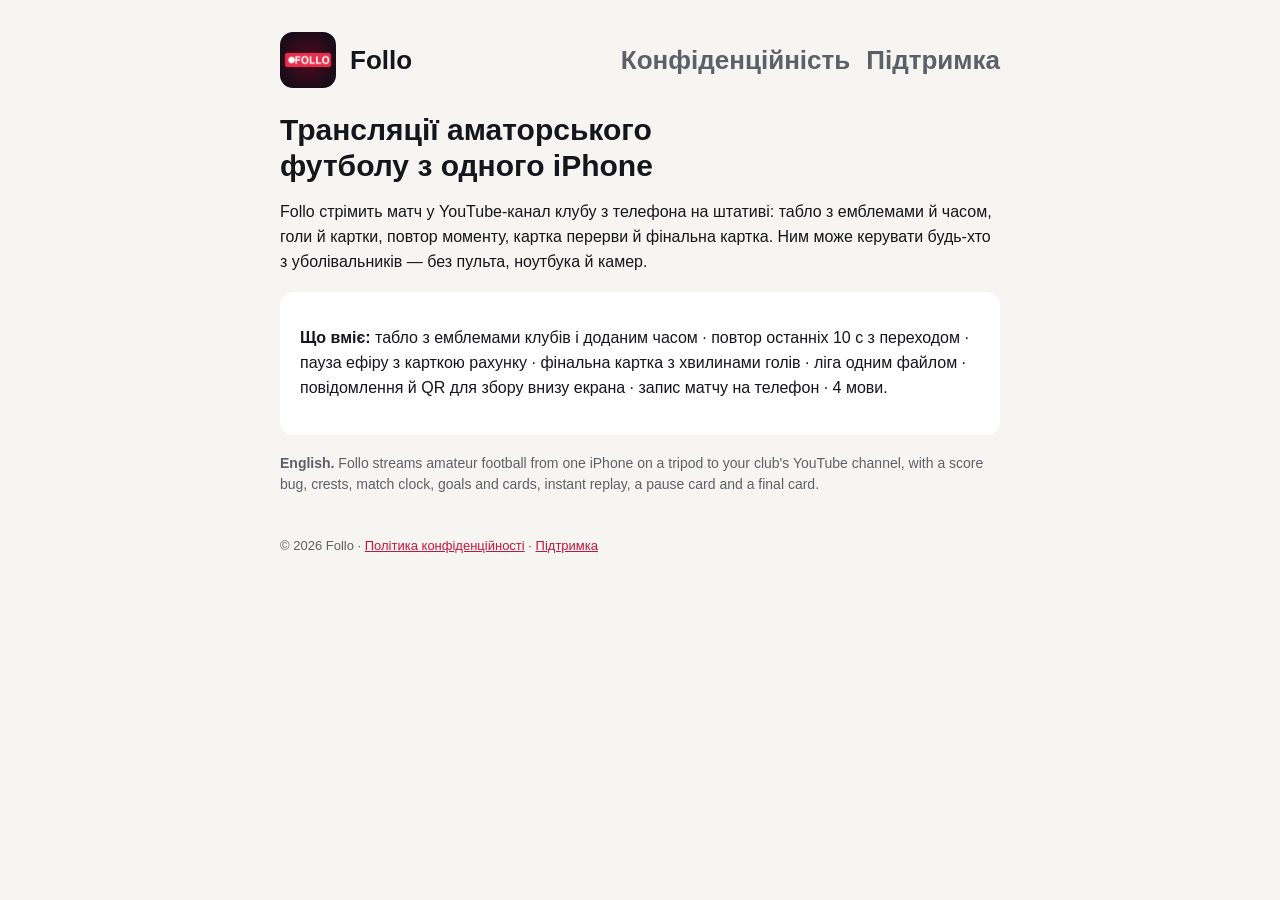
==== index.html @ b0601da3 "Follo pages: home, privacy policy (uk/en), support" ====
<!doctype html>
<html lang="uk"><head><meta charset="utf-8"><meta name="viewport" content="width=device-width,initial-scale=1,viewport-fit=cover">
<title>Follo</title><meta name="description" content="Трансляції аматорського футболу з iPhone у YouTube: табло, повтори, ліга.">
<link rel="stylesheet" href="style.css"></head><body><main>
<header><img src="icon.png" alt=""><a href="./">Follo</a><nav><a href="privacy.html">Конфіденційність</a><a href="support.html">Підтримка</a></nav></header>
<h1>Трансляції аматорського футболу з одного iPhone</h1>
<p>Follo стрімить матч у YouTube-канал клубу з телефона на штативі: табло з емблемами й часом, голи й картки, повтор моменту, картка перерви й фінальна картка. Ним може керувати будь-хто з уболівальників — без пульта, ноутбука й камер.</p>
<div class="card">
<p><strong>Що вміє:</strong> табло з емблемами клубів і доданим часом · повтор останніх 10 с з переходом · пауза ефіру з карткою рахунку · фінальна картка з хвилинами голів · ліга одним файлом · повідомлення й QR для збору внизу екрана · запис матчу на телефон · 4 мови.</p>
</div>
<p class="lang" lang="en"><strong>English.</strong> Follo streams amateur football from one iPhone on a tripod to your club's YouTube channel, with a score bug, crests, match clock, goals and cards, instant replay, a pause card and a final card.</p>
<footer>© 2026 Follo · <a href="privacy.html">Політика конфіденційності</a> · <a href="support.html">Підтримка</a></footer>
</main></body></html>
---- style.css ----
:root{--bg:#0f1015;--fg:#f2f1ee;--muted:#9a9ca6;--accent:#db1a3d;--panel:#191b23;color-scheme:dark}
@media (prefers-color-scheme: light){:root{--bg:#f6f5f1;--fg:#15161b;--muted:#5e6069;--accent:#c8143a;--panel:#ffffff;color-scheme:light}}
*{box-sizing:border-box}
body{margin:0;background:var(--bg);color:var(--fg);font:16px/1.55 -apple-system,BlinkMacSystemFont,"Segoe UI",Roboto,sans-serif;padding:32px max(16px,env(safe-area-inset-left)) 48px max(16px,env(safe-area-inset-right))}
main{max-width:720px;margin:0 auto}
header{display:flex;align-items:center;gap:14px;margin-bottom:24px}
header img{width:56px;height:56px;border-radius:13px}
header a{color:inherit;text-decoration:none;font-weight:800;font-size:26px}
nav{margin-left:auto;display:flex;gap:16px;font-size:14px}
nav a{color:var(--muted)}
h1{font-size:30px;line-height:1.2;margin:8px 0 12px;text-wrap:balance}
h2{font-size:19px;margin:28px 0 6px}
p,li{color:var(--fg)} .muted{color:var(--muted)}
a{color:var(--accent)}
.card{background:var(--panel);border-radius:14px;padding:18px 20px;margin:18px 0}
.lang{font-size:14px;color:var(--muted)}
footer{margin-top:40px;font-size:13px;color:var(--muted)}
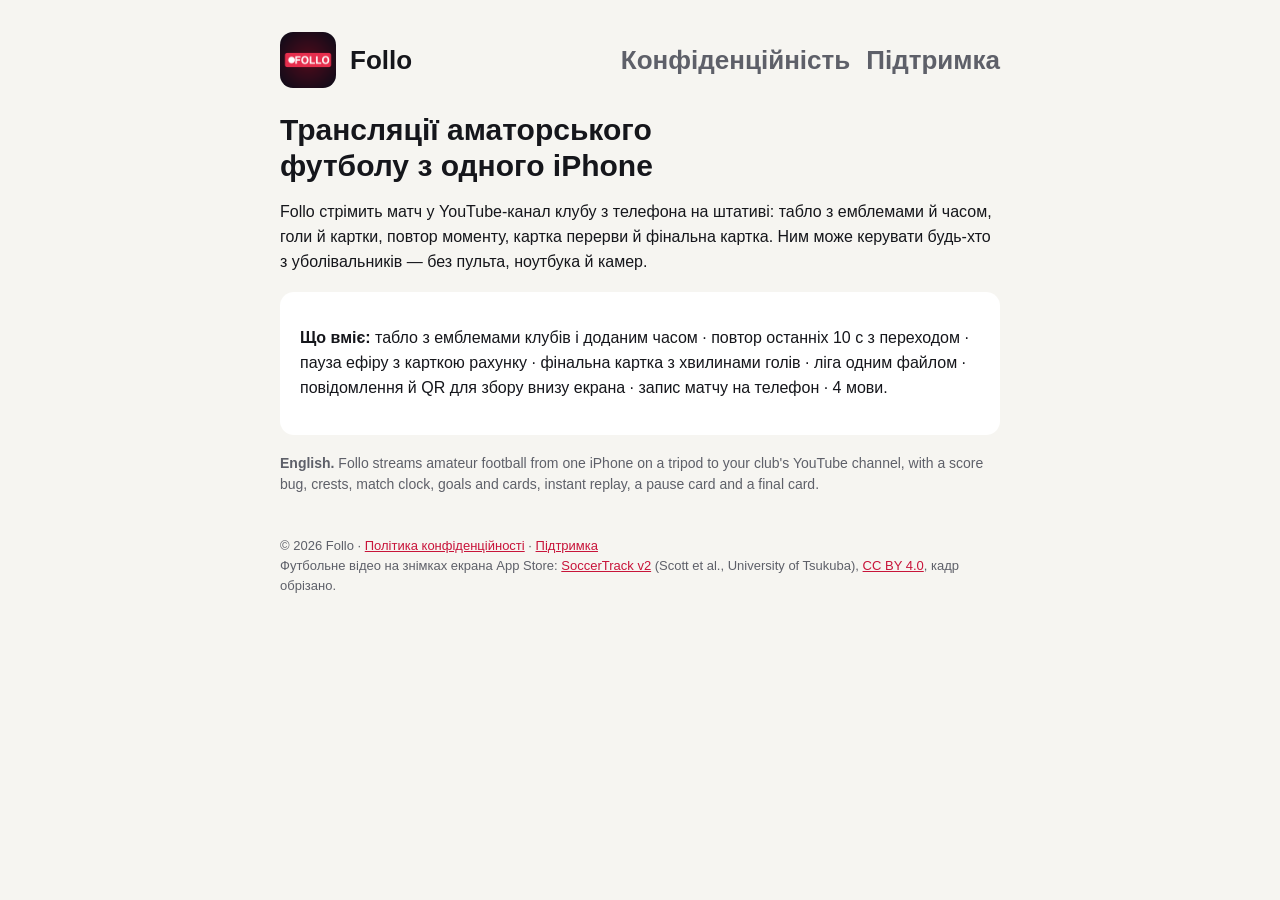
==== commit 63576661: "Credit SoccerTrack v2 (CC BY 4.0) for the App Store screenshot footage" ====
--- a/index.html
+++ b/index.html
@@ -9,5 +9,5 @@
 <p><strong>Що вміє:</strong> табло з емблемами клубів і доданим часом · повтор останніх 10 с з переходом · пауза ефіру з карткою рахунку · фінальна картка з хвилинами голів · ліга одним файлом · повідомлення й QR для збору внизу екрана · запис матчу на телефон · 4 мови.</p>
 </div>
 <p class="lang" lang="en"><strong>English.</strong> Follo streams amateur football from one iPhone on a tripod to your club's YouTube channel, with a score bug, crests, match clock, goals and cards, instant replay, a pause card and a final card.</p>
-<footer>© 2026 Follo · <a href="privacy.html">Політика конфіденційності</a> · <a href="support.html">Підтримка</a></footer>
+<footer>© 2026 Follo · <a href="privacy.html">Політика конфіденційності</a> · <a href="support.html">Підтримка</a><br><span class="muted">Футбольне відео на знімках екрана App Store: <a href="https://github.com/AtomScott/SoccerTrack">SoccerTrack v2</a> (Scott et al., University of Tsukuba), <a href="https://creativecommons.org/licenses/by/4.0/">CC BY 4.0</a>, кадр обрізано.</span></footer>
 </main></body></html>
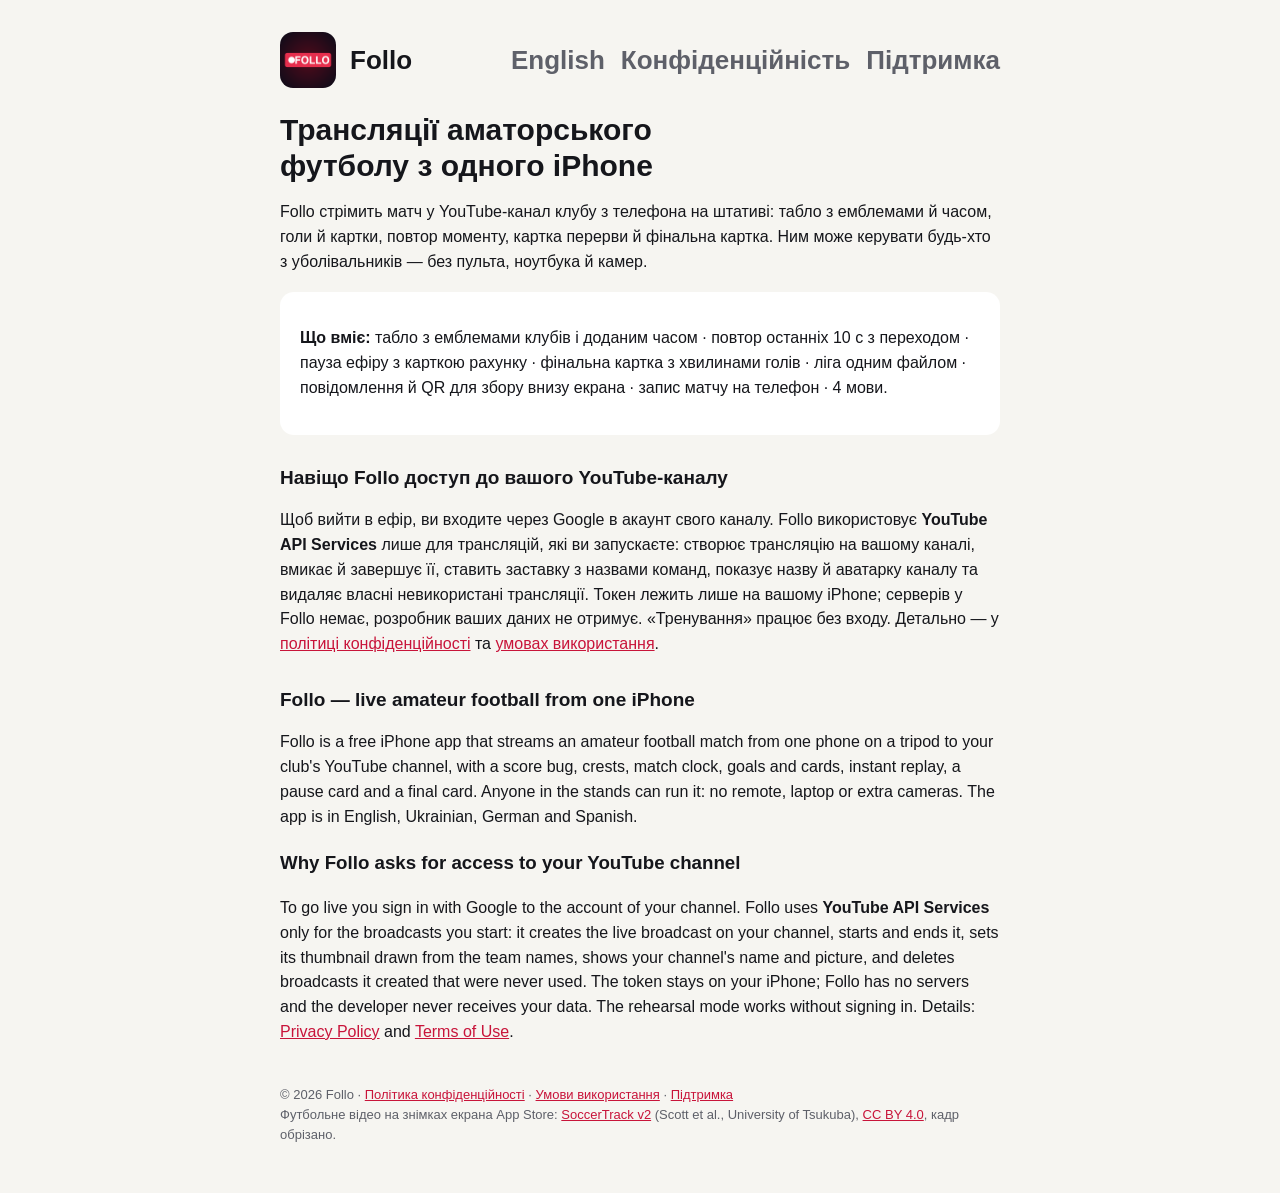
==== commit 465f1d52: "Terms of use page; privacy policy: Google user data and Limited Use; homepage: why Follo needs the c" ====
--- a/index.html
+++ b/index.html
@@ -2,12 +2,20 @@
 <html lang="uk"><head><meta charset="utf-8"><meta name="viewport" content="width=device-width,initial-scale=1,viewport-fit=cover">
 <title>Follo</title><meta name="description" content="Трансляції аматорського футболу з iPhone у YouTube: табло, повтори, ліга.">
 <link rel="stylesheet" href="style.css"></head><body><main>
-<header><img src="icon.png" alt=""><a href="./">Follo</a><nav><a href="privacy.html">Конфіденційність</a><a href="support.html">Підтримка</a></nav></header>
+<header><img src="icon.png" alt=""><a href="./">Follo</a><nav><a href="#en">English</a><a href="privacy.html">Конфіденційність</a><a href="support.html">Підтримка</a></nav></header>
 <h1>Трансляції аматорського футболу з одного iPhone</h1>
 <p>Follo стрімить матч у YouTube-канал клубу з телефона на штативі: табло з емблемами й часом, голи й картки, повтор моменту, картка перерви й фінальна картка. Ним може керувати будь-хто з уболівальників — без пульта, ноутбука й камер.</p>
 <div class="card">
 <p><strong>Що вміє:</strong> табло з емблемами клубів і доданим часом · повтор останніх 10 с з переходом · пауза ефіру з карткою рахунку · фінальна картка з хвилинами голів · ліга одним файлом · повідомлення й QR для збору внизу екрана · запис матчу на телефон · 4 мови.</p>
 </div>
-<p class="lang" lang="en"><strong>English.</strong> Follo streams amateur football from one iPhone on a tripod to your club's YouTube channel, with a score bug, crests, match clock, goals and cards, instant replay, a pause card and a final card.</p>
-<footer>© 2026 Follo · <a href="privacy.html">Політика конфіденційності</a> · <a href="support.html">Підтримка</a><br><span class="muted">Футбольне відео на знімках екрана App Store: <a href="https://github.com/AtomScott/SoccerTrack">SoccerTrack v2</a> (Scott et al., University of Tsukuba), <a href="https://creativecommons.org/licenses/by/4.0/">CC BY 4.0</a>, кадр обрізано.</span></footer>
+<h2>Навіщо Follo доступ до вашого YouTube-каналу</h2>
+<p>Щоб вийти в ефір, ви входите через Google в акаунт свого каналу. Follo використовує <strong>YouTube API Services</strong> лише для трансляцій, які ви запускаєте: створює трансляцію на вашому каналі, вмикає й завершує її, ставить заставку з назвами команд, показує назву й аватарку каналу та видаляє власні невикористані трансляції. Токен лежить лише на вашому iPhone; серверів у Follo немає, розробник ваших даних не отримує. «Тренування» працює без входу. Детально — у <a href="privacy.html">політиці конфіденційності</a> та <a href="terms.html">умовах використання</a>.</p>
+
+<section id="en" lang="en">
+<h2>Follo — live amateur football from one iPhone</h2>
+<p>Follo is a free iPhone app that streams an amateur football match from one phone on a tripod to your club's YouTube channel, with a score bug, crests, match clock, goals and cards, instant replay, a pause card and a final card. Anyone in the stands can run it: no remote, laptop or extra cameras. The app is in English, Ukrainian, German and Spanish.</p>
+<h3>Why Follo asks for access to your YouTube channel</h3>
+<p>To go live you sign in with Google to the account of your channel. Follo uses <strong>YouTube API Services</strong> only for the broadcasts you start: it creates the live broadcast on your channel, starts and ends it, sets its thumbnail drawn from the team names, shows your channel's name and picture, and deletes broadcasts it created that were never used. The token stays on your iPhone; Follo has no servers and the developer never receives your data. The rehearsal mode works without signing in. Details: <a href="privacy.html#en">Privacy Policy</a> and <a href="terms.html#en">Terms of Use</a>.</p>
+</section>
+<footer>© 2026 Follo · <a href="privacy.html">Політика конфіденційності</a> · <a href="terms.html">Умови використання</a> · <a href="support.html">Підтримка</a><br><span class="muted">Футбольне відео на знімках екрана App Store: <a href="https://github.com/AtomScott/SoccerTrack">SoccerTrack v2</a> (Scott et al., University of Tsukuba), <a href="https://creativecommons.org/licenses/by/4.0/">CC BY 4.0</a>, кадр обрізано.</span></footer>
 </main></body></html>
